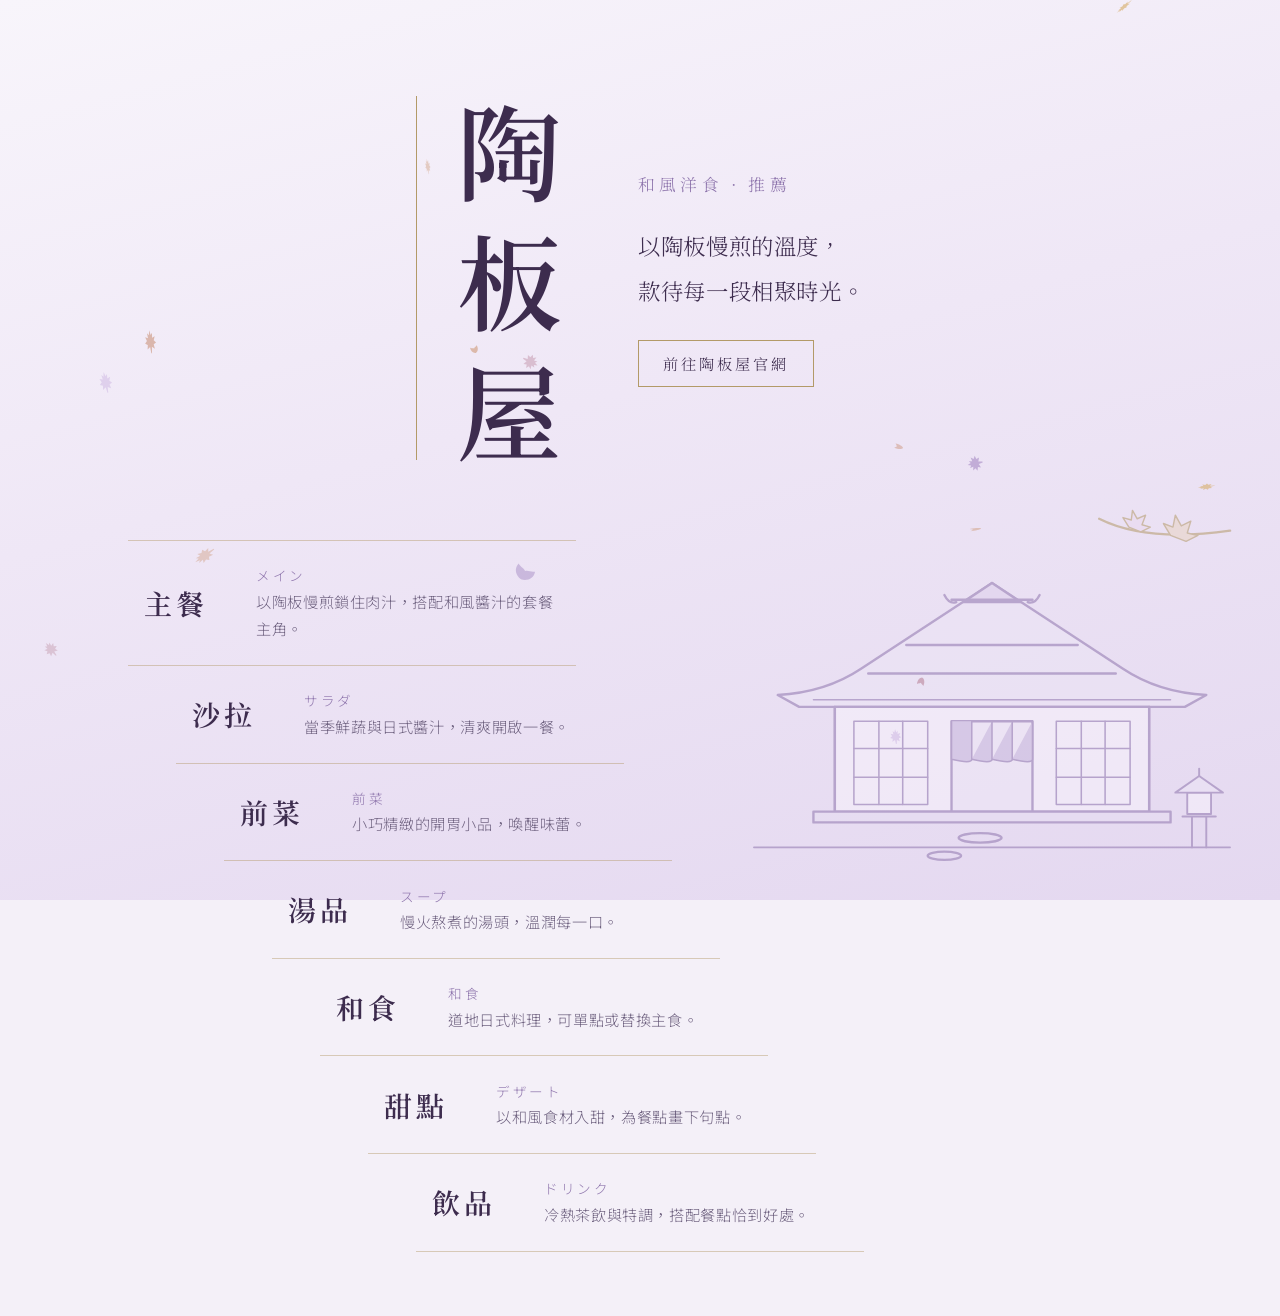
==== index.html @ d41fc20c "init" ====
<!DOCTYPE html>
<html lang="zh-Hant">

<head>
    <meta charset="UTF-8">
    <meta name="viewport" content="width=device-width, initial-scale=1.0">
    <title>陶板屋 和風洋食｜推薦</title>
    <link rel="preconnect" href="https://fonts.googleapis.com">
    <link rel="preconnect" href="https://fonts.gstatic.com" crossorigin>
    <link
        href="https://fonts.googleapis.com/css2?family=Noto+Serif+TC:wght@400;600&family=Noto+Sans+TC:wght@300;400&display=swap"
        rel="stylesheet">
    <link rel="stylesheet" href="./style.css">
    <script src="./pageflip.js"></script>
    <script src="./autumn.js" defer></script>
</head>

<body class="home art-house">
    <div class="page">
        <header class="hero">
            <h1 class="brand"><span>陶</span><span>板</span><span>屋</span></h1>
            <div class="hero-text">
                <p class="brand-sub">和風洋食 · 推薦</p>
                <p class="lead">以陶板慢煎的溫度，<br>款待每一段相聚時光。</p>
                <a class="official" href="https://www.tokiya.com.tw/" target="_blank" rel="noopener">前往陶板屋官網</a>
            </div>
        </header>

        <main>
            <ul class="cat-list">
                <li style="--i: 0">
                    <a href="./f1.html">
                        <span class="cat-zh">主餐</span>
                        <span class="cat-jp">メイン</span>
                        <span class="cat-desc">以陶板慢煎鎖住肉汁，搭配和風醬汁的套餐主角。</span>
                    </a>
                </li>
                <li style="--i: 1">
                    <a href="./f2.html">
                        <span class="cat-zh">沙拉</span>
                        <span class="cat-jp">サラダ</span>
                        <span class="cat-desc">當季鮮蔬與日式醬汁，清爽開啟一餐。</span>
                    </a>
                </li>
                <li style="--i: 2">
                    <a href="./f3.html">
                        <span class="cat-zh">前菜</span>
                        <span class="cat-jp">前菜</span>
                        <span class="cat-desc">小巧精緻的開胃小品，喚醒味蕾。</span>
                    </a>
                </li>
                <li style="--i: 3">
                    <a href="./f4.html">
                        <span class="cat-zh">湯品</span>
                        <span class="cat-jp">スープ</span>
                        <span class="cat-desc">慢火熬煮的湯頭，溫潤每一口。</span>
                    </a>
                </li>
                <li style="--i: 4">
                    <a href="./f5.html">
                        <span class="cat-zh">和食</span>
                        <span class="cat-jp">和食</span>
                        <span class="cat-desc">道地日式料理，可單點或替換主食。</span>
                    </a>
                </li>
                <li style="--i: 5">
                    <a href="./f6.html">
                        <span class="cat-zh">甜點</span>
                        <span class="cat-jp">デザート</span>
                        <span class="cat-desc">以和風食材入甜，為餐點畫下句點。</span>
                    </a>
                </li>
                <li style="--i: 6">
                    <a href="./f7.html">
                        <span class="cat-zh">飲品</span>
                        <span class="cat-jp">ドリンク</span>
                        <span class="cat-desc">冷熱茶飲與特調，搭配餐點恰到好處。</span>
                    </a>
                </li>
            </ul>
        </main>
    </div>
</body>

</html>
---- style.css ----
/* 陶板屋 菜單導覽 — 淡紫輕奢風格 */
:root {
    --mist: #f4f0f8;       /* 頁面底色：淡紫霧 */
    --paper: #fbf9fd;      /* 內容底色 */
    --lavender: #c7b6dc;   /* 主色：淡紫 */
    --wisteria: #8f76ad;   /* 深一階紫 */
    --plum: #3d2c4e;       /* 文字：深梅紫 */
    --gold: #b39a68;       /* 點綴：霧金 */
    --muted: #6f6280;

    --serif: "Noto Serif TC", "Songti TC", "PMingLiU", serif;
    --sans: "Noto Sans TC", "PingFang TC", "Microsoft JhengHei", sans-serif;
}

* { box-sizing: border-box; margin: 0; padding: 0; }

html {
    -webkit-text-size-adjust: 100%;
    /* 每一頁都固定顯示捲軸，切換分頁時版面寬度一致、不會左右位移 */
    overflow-y: scroll;
}

/* 掀頁時底下的預覽頁：隱藏它自己的捲軸，避免同時出現兩條 */
html.is-preview { overflow: hidden; }

body {
    background: linear-gradient(165deg, #f8f5fb 0%, #efe7f6 45%, #e4d8f0 100%) fixed;
    background-color: var(--mist);
    position: relative;
    color: var(--plum);
    font-family: var(--sans);
    font-weight: 300;
    line-height: 1.8;
    letter-spacing: 0.04em;
    min-height: 100vh;
    display: flex;
    flex-direction: column;
}

a { color: inherit; text-decoration: none; }

a:focus-visible {
    outline: 2px solid var(--wisteria);
    outline-offset: 4px;
}

ul { list-style: none; }

main { flex: 1; }

/* ---------- 首頁 ---------- */
.hero {
    display: flex;
    align-items: center;
    justify-content: center;
    gap: clamp(2rem, 6vw, 5rem);
    padding: clamp(3rem, 10vw, 6rem) 1.5rem clamp(2rem, 6vw, 4rem);
}

.brand {
    display: flex;
    flex-direction: column;
    gap: 0.25em;
    font-family: var(--serif);
    font-weight: 600;
    font-size: clamp(3.5rem, 12vw, 6.5rem);
    line-height: 1;
    color: var(--plum);
    padding-left: clamp(1.5rem, 4vw, 2.5rem);
    border-left: 1px solid var(--gold);
}

.hero-text { max-width: 18rem; }

.brand-sub {
    font-family: var(--serif);
    color: var(--wisteria);
    font-size: 1.05rem;
    letter-spacing: 0.25em;
    margin-bottom: 1.5rem;
}

.lead {
    font-family: var(--serif);
    font-size: clamp(1.15rem, 3vw, 1.4rem);
    line-height: 2;
}

.cat-list {
    --w: 28rem;      /* 每一階的寬度 */
    --steps: 6;      /* 共 7 項 → 6 個間距 */
    max-width: 72rem;
    margin: 0 auto;
    padding: 1rem clamp(1.5rem, 5vw, 4rem) 4rem;
}

/* 斜梯：第一項貼齊左上，逐階向右，最後一項落在正中央 */
.cat-list li {
    width: var(--w);
    max-width: 100%;
    margin-left: calc(var(--i) / var(--steps) * (50% - var(--w) / 2));
    border-bottom: 1px solid rgba(179, 154, 104, 0.45);
}

.cat-list li:first-child { border-top: 1px solid rgba(179, 154, 104, 0.45); }

.cat-list a {
    display: grid;
    grid-template-columns: 5.5rem 1fr;
    grid-template-areas:
        "zh jp"
        "zh desc";
    column-gap: 1.5rem;
    align-items: center;
    padding: 1.4rem 1rem;
    transition: background-color 0.3s ease;
}

.cat-list a:hover,
.cat-list a:focus-visible { background: rgba(251, 249, 253, 0.75); }

.cat-zh {
    grid-area: zh;
    font-family: var(--serif);
    font-size: 1.75rem;
    font-weight: 600;
    letter-spacing: 0.15em;
}

.cat-jp {
    grid-area: jp;
    font-size: 0.85rem;
    color: var(--wisteria);
    letter-spacing: 0.2em;
}

.cat-desc {
    grid-area: desc;
    font-size: 0.95rem;
    color: var(--muted);
}

/* ---------- 背景插畫與動態層 ---------- */
body::before {
    content: "";
    position: fixed;
    right: clamp(0.5rem, 3vw, 2.5rem);
    bottom: clamp(0.5rem, 2vw, 1.5rem);
    width: min(36vw, 400px);
    aspect-ratio: 16 / 15;
    background: no-repeat right bottom / contain;
    opacity: 0.55;
    pointer-events: none;
    z-index: 0;
}

.art-house::before     { background-image: url("./img/house.svg"); width: min(44vw, 500px); aspect-ratio: 21 / 16; }
.art-main::before      { background-image: url("./img/main.svg"); }
.art-salad::before     { background-image: url("./img/salad.svg"); }
.art-appetizer::before { background-image: url("./img/appetizer.svg"); }
.art-soup::before      { background-image: url("./img/soup.svg"); }
.art-washoku::before   { background-image: url("./img/washoku.svg"); }
.art-dessert::before   { background-image: url("./img/dessert.svg"); }
.art-drinks::before    { background-image: url("./img/drinks.svg"); }

.fx-leaves,
.fx-mist {
    position: fixed;
    inset: 0;
    pointer-events: none;
}

.fx-leaves { z-index: 1; }
.fx-mist   { z-index: 50; }

.hero,
main { position: relative; z-index: 2; }

/* ---------- 掀月曆翻頁動畫 ---------- */
.page {
    flex: 1;
    display: flex;
    flex-direction: column;
    position: relative;
    z-index: 2;
}

/* 翻起的紙背：外層負責投影，內層負責裁切形狀 */
.peel-wrap {
    position: fixed;
    inset: 0;
    z-index: 40;
    pointer-events: none;
    filter: drop-shadow(-6px -6px 14px rgba(61, 44, 78, 0.28));
}

.peel-flap {
    position: absolute;
    inset: 0;
}

/* 掀頁期間暫停互動，避免連點 */
.peeling body { pointer-events: none; }

/* 掀開時底下的下一頁預覽 */
.peek-frame {
    position: fixed;
    inset: 0;
    /* 寬度等於目前頁面扣掉捲軸後的寬度，預覽頁內容才會和正式頁面對齊 */
    width: 100%;
    height: 100%;
    border: 0;
    z-index: 0; /* 在落葉層之下：目前頁面的落葉會持續飄過正在露出的下一頁 */
    pointer-events: none;
    visibility: hidden;
    background: var(--mist);
    clip-path: polygon(0 0, 0 0, 0 0); /* 尚未掀開前完全不露出 */
}

.peek-frame.show { visibility: visible; }

.official {
    display: inline-block;
    margin-top: 1.75rem;
    padding: 0.55rem 1.5rem;
    border: 1px solid var(--gold);
    font-family: var(--serif);
    font-size: 0.95rem;
    letter-spacing: 0.2em;
    color: var(--plum);
    transition: background-color 0.3s ease, color 0.3s ease;
}

.official:hover {
    background: var(--plum);
    color: var(--paper);
}

/* ---------- 分頁 ---------- */
.top {
    position: sticky;
    top: 0;
    z-index: 10;
    background: rgba(244, 240, 248, 0.92);
    backdrop-filter: blur(8px);
    -webkit-backdrop-filter: blur(8px);
    border-bottom: 1px solid rgba(179, 154, 104, 0.4);
    display: flex;
    align-items: center;
    gap: 1.5rem;
    padding: 0.9rem clamp(1rem, 4vw, 2.5rem);
}

.back {
    font-family: var(--serif);
    font-weight: 600;
    font-size: 1.2rem;
    letter-spacing: 0.25em;
    white-space: nowrap;
}

.back::before { content: "‹ "; color: var(--gold); }

.tabs {
    display: flex;
    gap: 0.25rem;
    overflow-x: auto;
    scrollbar-width: none;
    margin-left: auto;
}

.tabs::-webkit-scrollbar { display: none; }

.tabs a {
    padding: 0.35rem 0.9rem;
    border-radius: 999px;
    white-space: nowrap;
    font-size: 0.95rem;
    color: var(--muted);
    transition: background-color 0.25s ease, color 0.25s ease;
}

.tabs a:hover { color: var(--plum); background: var(--paper); }

.tabs a[aria-current="page"] {
    background: var(--lavender);
    color: var(--plum);
    font-weight: 400;
}

.menu {
    max-width: 42rem;
    width: 100%;
    margin: 0 auto;
    padding: clamp(2.5rem, 8vw, 4.5rem) 1.5rem 3rem;
}

.menu-head {
    text-align: center;
    margin-bottom: 2.5rem;
}

.menu-head h1 {
    font-family: var(--serif);
    font-weight: 600;
    font-size: clamp(2.2rem, 7vw, 3rem);
    letter-spacing: 0.4em;
    padding-left: 0.4em; /* 抵銷字距讓視覺置中 */
}

.menu-head .jp {
    color: var(--wisteria);
    letter-spacing: 0.3em;
    font-size: 0.9rem;
}

.menu-head .intro {
    margin: 1.5rem auto 0;
    padding-top: 1.5rem;
    max-width: 24rem;
    border-top: 1px solid var(--gold);
    color: var(--muted);
}

.dishes {
    background: rgba(251, 249, 253, 0.82);
    backdrop-filter: blur(6px);
    -webkit-backdrop-filter: blur(6px);
    border: 1px solid rgba(199, 182, 220, 0.7);
    padding: 0.5rem clamp(1.25rem, 5vw, 2.5rem);
}

.dish { padding: 1.4rem 0; }
.dish + .dish { border-top: 1px dashed rgba(143, 118, 173, 0.3); }

.dish h3 {
    font-family: var(--serif);
    font-weight: 600;
    font-size: 1.15rem;
    letter-spacing: 0.08em;
}

.dish p {
    font-size: 0.92rem;
    color: var(--muted);
    margin-top: 0.25rem;
}

/* ---------- 手機 ---------- */
@media (max-width: 560px) {
    .hero { flex-direction: row; }
    .cat-list li { width: calc(100% - 3.6rem); margin-left: calc(var(--i) * 0.6rem); }
    .cat-list a { grid-template-columns: 3.8rem 1fr; column-gap: 0.8rem; padding: 1.2rem 0.6rem; }
    .cat-zh { font-size: 1.45rem; }
    .top { flex-direction: column; align-items: stretch; gap: 0.5rem; }
    .tabs { margin-left: 0; }
    body::before { width: 58vw; opacity: 0.35; }
    .art-house::before { width: 72vw; }
}

@media (prefers-reduced-motion: reduce) {
    * { transition: none !important; }
}
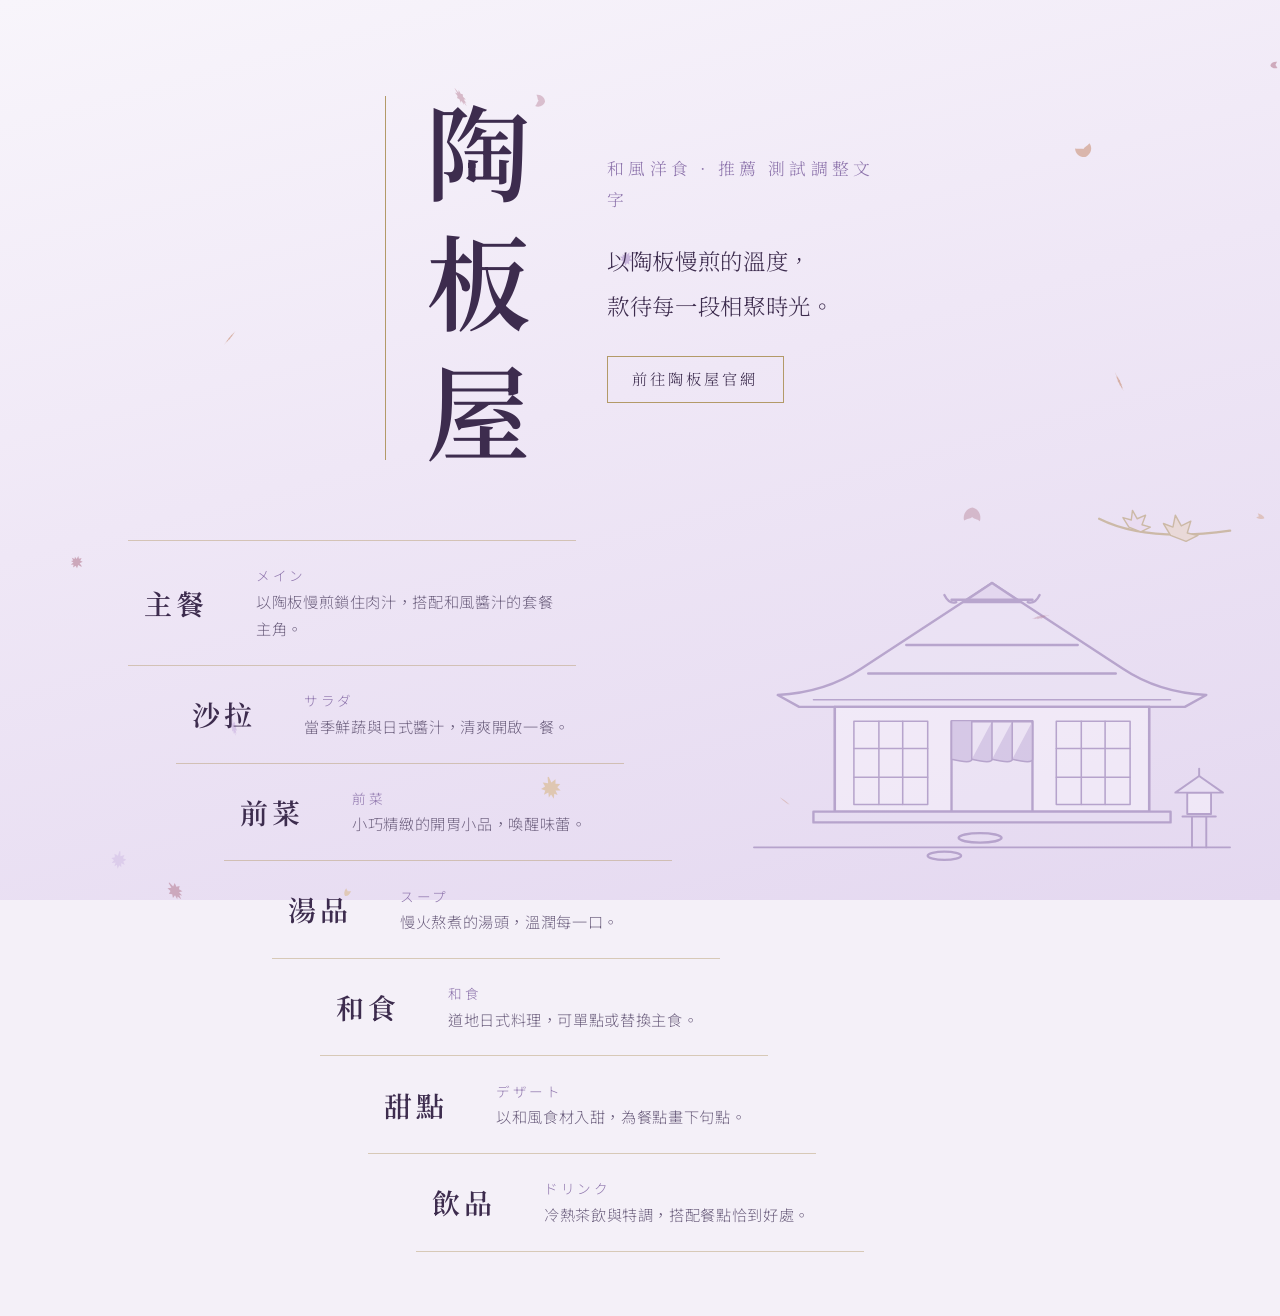
==== commit d5d70888: "change test" ====
--- a/index.html
+++ b/index.html
@@ -20,7 +20,7 @@
         <header class="hero">
             <h1 class="brand"><span>陶</span><span>板</span><span>屋</span></h1>
             <div class="hero-text">
-                <p class="brand-sub">和風洋食 · 推薦</p>
+                <p class="brand-sub">和風洋食 · 推薦 測試調整文字</p>
                 <p class="lead">以陶板慢煎的溫度，<br>款待每一段相聚時光。</p>
                 <a class="official" href="https://www.tokiya.com.tw/" target="_blank" rel="noopener">前往陶板屋官網</a>
             </div>
